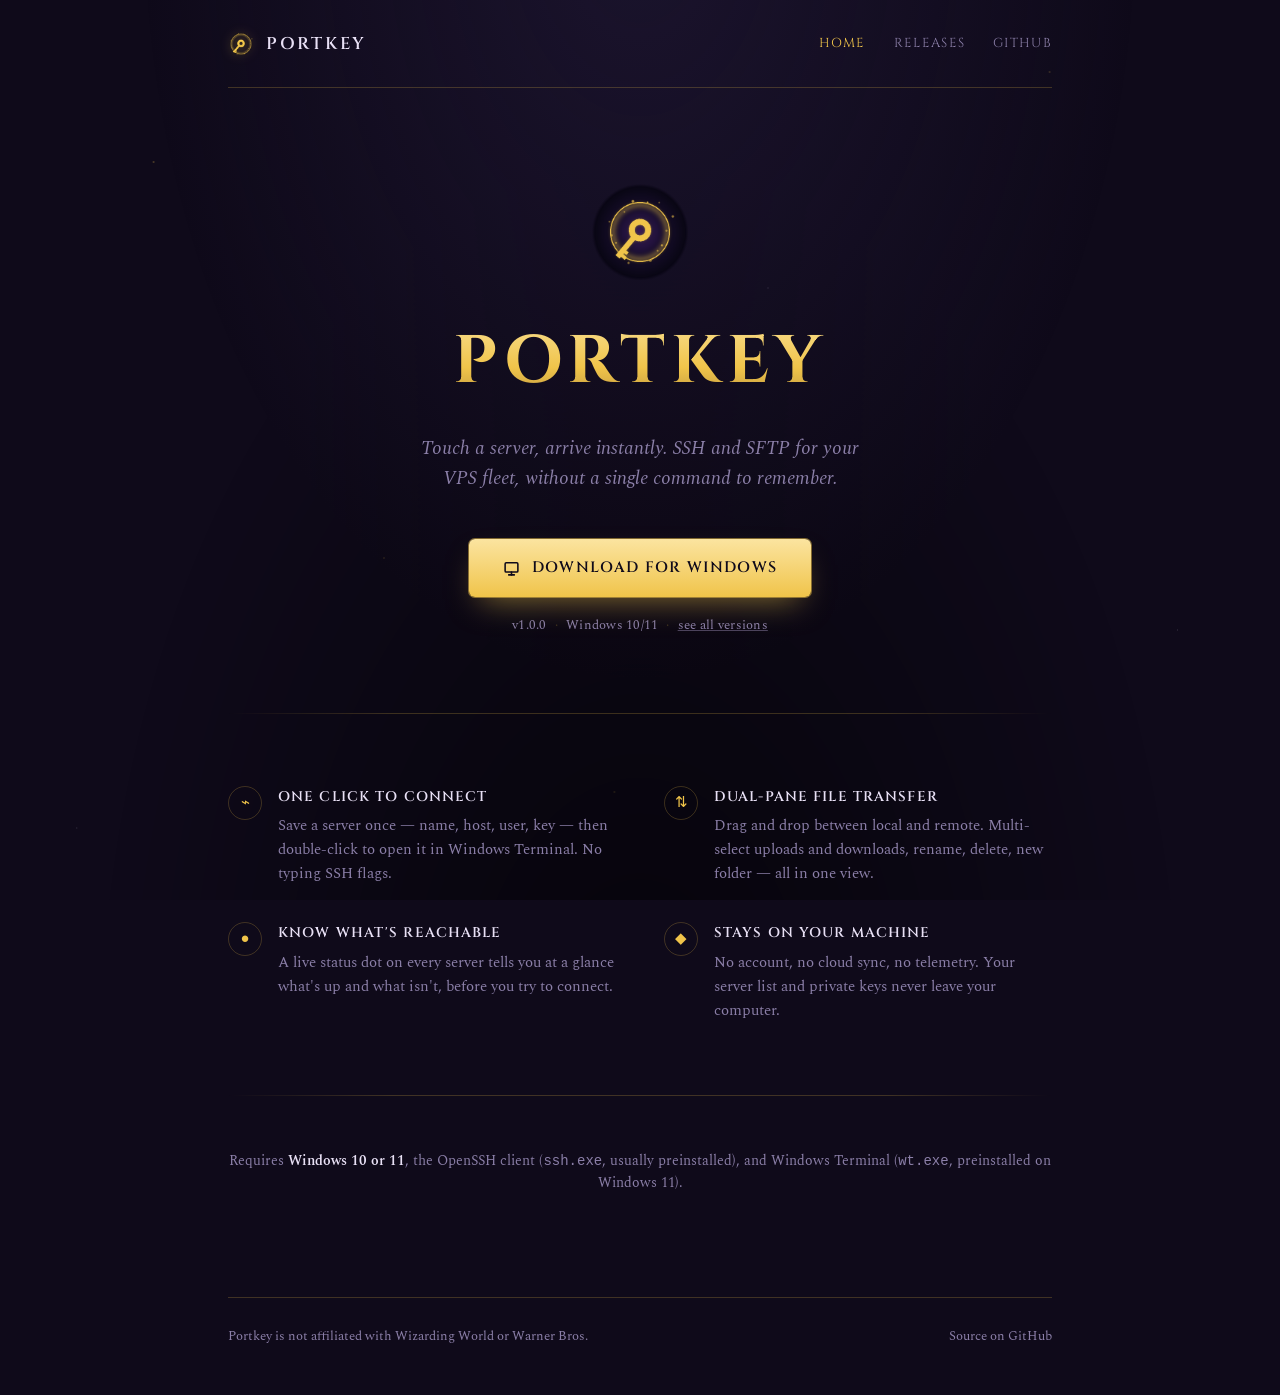
==== docs/index.html @ 5dbdff90 "Add website: home page + all-versions releases page Minimal static site under docs/ for GitHub Pages" ====
<!doctype html>
<html lang="en">
<head>
<meta charset="utf-8">
<meta name="viewport" content="width=device-width, initial-scale=1">
<title>Portkey — instant SSH &amp; SFTP for Windows</title>
<meta name="description" content="Portkey is a small Windows app that opens an SSH session or SFTP transfer to your saved servers with one click. No commands to remember.">
<link rel="icon" href="assets/icon.ico">
<link rel="stylesheet" href="assets/style.css">
</head>
<body>
<div class="wrap">

  <nav class="nav">
    <a class="nav__brand" href="index.html">
      <img src="assets/logo_header.png" alt="">
      <span class="nav__wordmark">Portkey</span>
    </a>
    <div class="nav__links">
      <a href="index.html" aria-current="page">Home</a>
      <a href="releases.html">Releases</a>
      <a href="https://github.com/GhostGeorge/portkey">GitHub</a>
    </div>
  </nav>

  <header class="hero">
    <div class="hero__glyph">
      <img src="assets/icon.ico" alt="">
    </div>
    <h1>Portkey</h1>
    <p class="hero__tagline">Touch a server, arrive instantly. SSH and SFTP for your VPS fleet, without a single command to remember.</p>

    <a class="btn-download" href="https://github.com/GhostGeorge/portkey/releases/download/v1.0.0/Portkey.zip" download>
      <svg viewBox="0 0 24 24" fill="none" stroke="currentColor" stroke-width="2.2" stroke-linecap="round" stroke-linejoin="round">
        <rect x="3" y="4" width="18" height="13" rx="1.5"></rect>
        <path d="M8 21h8"></path>
        <path d="M12 17v4"></path>
      </svg>
      Download for Windows
    </a>

    <p class="hero__meta">
      v1.0.0<span class="sep">·</span>Windows 10/11<span class="sep">·</span><a href="releases.html">see all versions</a>
    </p>
  </header>

  <hr class="rule">

  <section class="features">
    <div class="feature">
      <div class="feature__glyph">⌁</div>
      <div>
        <h3>One click to connect</h3>
        <p>Save a server once — name, host, user, key — then double-click to open it in Windows Terminal. No typing SSH flags.</p>
      </div>
    </div>
    <div class="feature">
      <div class="feature__glyph">⇅</div>
      <div>
        <h3>Dual-pane file transfer</h3>
        <p>Drag and drop between local and remote. Multi-select uploads and downloads, rename, delete, new folder — all in one view.</p>
      </div>
    </div>
    <div class="feature">
      <div class="feature__glyph">●</div>
      <div>
        <h3>Know what's reachable</h3>
        <p>A live status dot on every server tells you at a glance what's up and what isn't, before you try to connect.</p>
      </div>
    </div>
    <div class="feature">
      <div class="feature__glyph">◆</div>
      <div>
        <h3>Stays on your machine</h3>
        <p>No account, no cloud sync, no telemetry. Your server list and private keys never leave your computer.</p>
      </div>
    </div>
  </section>

  <hr class="rule">

  <p class="requirements">
    Requires <strong>Windows 10 or 11</strong>, the OpenSSH client (<code>ssh.exe</code>, usually preinstalled), and Windows Terminal (<code>wt.exe</code>, preinstalled on Windows 11).
  </p>

  <footer class="footer">
    <span>Portkey is not affiliated with Wizarding World or Warner Bros.</span>
    <a href="https://github.com/GhostGeorge/portkey">Source on GitHub</a>
  </footer>

</div>
</body>
</html>
---- docs/assets/style.css ----
/* Portkey site — shared styles. Palette lifted verbatim from portkey.pyw's
   BG_DARK / BG_PANEL / GOLD constants so the site reads as the same object
   as the app. */

@import url('https://fonts.googleapis.com/css2?family=Cinzel:wght@500;600;700&family=Spectral:ital,wght@0,400;0,500;0,600;1,400&display=swap');

:root {
  --bg-dark: #0f0a1a;
  --bg-panel: #1c1430;
  --bg-panel-light: #251c3d;
  --gold: #f0c44a;
  --gold-dim: #a9843a;
  --text-light: #e8e0f5;
  --text-muted: #8b7fa8;

  --font-display: 'Cinzel', 'Times New Roman', serif;
  --font-body: 'Spectral', Georgia, serif;

  --rule: rgba(240, 196, 74, 0.22);
  --max-width: 880px;
}

* {
  box-sizing: border-box;
}

html {
  color-scheme: dark;
}

body {
  margin: 0;
  background: var(--bg-dark);
  color: var(--text-light);
  font-family: var(--font-body);
  font-size: 17px;
  line-height: 1.6;
  -webkit-font-smoothing: antialiased;
  position: relative;
  min-height: 100vh;
}

/* Faint dust of light across the whole page — depth without a texture file */
body::before {
  content: '';
  position: fixed;
  inset: 0;
  pointer-events: none;
  z-index: 0;
  background-image:
    radial-gradient(1.5px 1.5px at 12% 18%, rgba(240, 196, 74, 0.35), transparent),
    radial-gradient(1.5px 1.5px at 82% 8%, rgba(240, 196, 74, 0.25), transparent),
    radial-gradient(1px 1px at 60% 32%, rgba(232, 224, 245, 0.25), transparent),
    radial-gradient(1.5px 1.5px at 30% 62%, rgba(240, 196, 74, 0.2), transparent),
    radial-gradient(1px 1px at 92% 70%, rgba(232, 224, 245, 0.2), transparent),
    radial-gradient(1.5px 1.5px at 48% 88%, rgba(240, 196, 74, 0.25), transparent),
    radial-gradient(1px 1px at 6% 92%, rgba(232, 224, 245, 0.18), transparent);
  background-repeat: no-repeat;
}

/* Deep vignette so edges recede into the dark */
body::after {
  content: '';
  position: fixed;
  inset: 0;
  pointer-events: none;
  z-index: 0;
  background: radial-gradient(ellipse at 50% -10%, rgba(37, 28, 61, 0.55), transparent 55%),
              radial-gradient(ellipse at 50% 120%, rgba(0, 0, 0, 0.6), transparent 60%);
}

a {
  color: var(--gold);
  text-decoration: none;
}

a:hover {
  text-decoration: underline;
  text-decoration-color: var(--gold-dim);
}

img {
  max-width: 100%;
  display: block;
}

/* ---------- layout shell ---------- */

.wrap {
  position: relative;
  z-index: 1;
  max-width: var(--max-width);
  margin: 0 auto;
  padding: 0 28px;
}

/* ---------- nav ---------- */

.nav {
  display: flex;
  align-items: center;
  justify-content: space-between;
  padding: 30px 0;
  border-bottom: 1px solid var(--rule);
}

.nav__brand {
  display: flex;
  align-items: center;
  gap: 12px;
  color: var(--text-light);
}

.nav__brand:hover {
  text-decoration: none;
}

.nav__brand img {
  width: 26px;
  height: 26px;
  filter: drop-shadow(0 0 6px rgba(240, 196, 74, 0.45));
}

.nav__wordmark {
  font-family: var(--font-display);
  font-weight: 600;
  font-size: 17px;
  letter-spacing: 0.16em;
  text-transform: uppercase;
}

.nav__links {
  display: flex;
  align-items: center;
  gap: 28px;
  font-family: var(--font-display);
  font-size: 13px;
  letter-spacing: 0.1em;
  text-transform: uppercase;
}

.nav__links a {
  color: var(--text-muted);
}

.nav__links a:hover,
.nav__links a[aria-current='page'] {
  color: var(--gold);
}

/* ---------- hero ---------- */

.hero {
  padding: 96px 0 64px;
  text-align: center;
  position: relative;
}

.hero__glyph {
  width: 96px;
  height: 96px;
  margin: 0 auto 28px;
  position: relative;
}

.hero__glyph img {
  width: 100%;
  height: 100%;
  animation: glow-pulse 4s ease-in-out infinite;
}

@keyframes glow-pulse {
  0%, 100% { filter: drop-shadow(0 0 14px rgba(240, 196, 74, 0.35)); }
  50%      { filter: drop-shadow(0 0 26px rgba(240, 196, 74, 0.6)); }
}

.hero h1 {
  font-family: var(--font-display);
  font-weight: 700;
  font-size: clamp(2.6rem, 6vw, 4.2rem);
  letter-spacing: 0.08em;
  text-transform: uppercase;
  margin: 0 0 18px;
  background: linear-gradient(180deg, #fbe4a0 0%, var(--gold) 55%, var(--gold-dim) 100%);
  -webkit-background-clip: text;
  background-clip: text;
  color: transparent;
}

.hero__tagline {
  font-style: italic;
  font-size: 1.2rem;
  color: var(--text-muted);
  max-width: 46ch;
  margin: 0 auto 44px;
}

/* ---------- download button ---------- */

.btn-download {
  position: relative;
  display: inline-flex;
  align-items: center;
  gap: 12px;
  font-family: var(--font-display);
  font-weight: 600;
  font-size: 15px;
  letter-spacing: 0.08em;
  text-transform: uppercase;
  color: var(--bg-dark);
  background: linear-gradient(180deg, #fbe4a0 0%, var(--gold) 100%);
  padding: 17px 34px;
  border-radius: 6px;
  box-shadow: 0 0 0 1px rgba(240, 196, 74, 0.5), 0 14px 32px -12px rgba(240, 196, 74, 0.55);
  overflow: hidden;
  transition: transform 0.2s ease, box-shadow 0.2s ease;
}

.btn-download:hover {
  text-decoration: none;
  transform: translateY(-2px);
  box-shadow: 0 0 0 1px rgba(240, 196, 74, 0.7), 0 18px 40px -10px rgba(240, 196, 74, 0.75);
}

.btn-download::after {
  content: '';
  position: absolute;
  top: 0;
  left: -60%;
  width: 40%;
  height: 100%;
  background: linear-gradient(120deg, transparent, rgba(255, 255, 255, 0.55), transparent);
  transform: skewX(-20deg);
  transition: left 0.6s ease;
}

.btn-download:hover::after {
  left: 130%;
}

.btn-download svg {
  width: 17px;
  height: 17px;
  flex-shrink: 0;
}

.hero__meta {
  margin-top: 18px;
  font-size: 13px;
  color: var(--text-muted);
  letter-spacing: 0.02em;
}

.hero__meta a {
  color: var(--text-muted);
  text-decoration: underline;
  text-decoration-color: rgba(139, 127, 168, 0.5);
}

.hero__meta a:hover {
  color: var(--gold);
  text-decoration-color: var(--gold-dim);
}

.hero__meta .sep {
  margin: 0 8px;
  color: var(--rule);
}

/* ---------- section rule ---------- */

.rule {
  border: none;
  height: 1px;
  margin: 0;
  background: linear-gradient(90deg, transparent, var(--rule) 20%, var(--rule) 80%, transparent);
}

/* ---------- features ---------- */

.features {
  padding: 72px 0;
  display: grid;
  grid-template-columns: repeat(2, 1fr);
  gap: 36px 48px;
}

.feature {
  display: flex;
  gap: 16px;
}

.feature__glyph {
  flex-shrink: 0;
  width: 34px;
  height: 34px;
  border: 1px solid var(--rule);
  border-radius: 50%;
  display: flex;
  align-items: center;
  justify-content: center;
  color: var(--gold);
  font-family: var(--font-display);
  font-size: 15px;
}

.feature h3 {
  font-family: var(--font-display);
  font-weight: 600;
  font-size: 14px;
  letter-spacing: 0.08em;
  text-transform: uppercase;
  color: var(--text-light);
  margin: 0 0 6px;
}

.feature p {
  margin: 0;
  color: var(--text-muted);
  font-size: 15px;
}

/* ---------- requirements strip ---------- */

.requirements {
  padding: 40px 0 88px;
  text-align: center;
  color: var(--text-muted);
  font-size: 14px;
}

.requirements strong {
  color: var(--text-light);
  font-weight: 600;
}

/* ---------- footer ---------- */

.footer {
  border-top: 1px solid var(--rule);
  padding: 28px 0 48px;
  display: flex;
  align-items: center;
  justify-content: space-between;
  font-size: 13px;
  color: var(--text-muted);
}

.footer a {
  color: var(--text-muted);
}

.footer a:hover {
  color: var(--gold);
}

/* ---------- releases page ---------- */

.page-head {
  padding: 72px 0 12px;
  text-align: center;
}

.page-head h1 {
  font-family: var(--font-display);
  font-weight: 700;
  font-size: clamp(2rem, 4.5vw, 2.8rem);
  letter-spacing: 0.06em;
  text-transform: uppercase;
  color: var(--gold);
  margin: 0 0 14px;
}

.page-head p {
  color: var(--text-muted);
  max-width: 50ch;
  margin: 0 auto;
}

.release-list {
  padding: 48px 0 96px;
  display: flex;
  flex-direction: column;
  gap: 22px;
}

.release {
  border: 1px solid var(--rule);
  background: linear-gradient(180deg, var(--bg-panel), var(--bg-panel-light));
  border-radius: 10px;
  padding: 26px 30px;
  display: flex;
  align-items: center;
  justify-content: space-between;
  gap: 24px;
}

.release--latest {
  border-color: rgba(240, 196, 74, 0.55);
  box-shadow: 0 0 0 1px rgba(240, 196, 74, 0.15), 0 20px 40px -24px rgba(240, 196, 74, 0.5);
}

.release__info h2 {
  font-family: var(--font-body);
  font-weight: 600;
  font-size: 1.25rem;
  letter-spacing: 0.01em;
  margin: 0 0 4px;
  color: var(--text-light);
  display: flex;
  align-items: center;
  gap: 10px;
}

.release__info h2 .tag {
  font-family: var(--font-body);
  font-size: 11px;
  font-weight: 600;
  letter-spacing: 0.08em;
  text-transform: uppercase;
  color: var(--bg-dark);
  background: var(--gold);
  padding: 3px 9px;
  border-radius: 999px;
}

.release__date {
  font-size: 13px;
  color: var(--text-muted);
  margin: 0 0 10px;
}

.release__notes {
  margin: 0;
  color: var(--text-muted);
  font-size: 14.5px;
  max-width: 52ch;
}

.release__action {
  flex-shrink: 0;
  text-align: right;
}

.btn-secondary {
  display: inline-flex;
  align-items: center;
  gap: 8px;
  font-family: var(--font-display);
  font-weight: 600;
  font-size: 13px;
  letter-spacing: 0.06em;
  text-transform: uppercase;
  color: var(--gold);
  border: 1px solid var(--gold-dim);
  padding: 11px 20px;
  border-radius: 6px;
  transition: border-color 0.2s ease, background 0.2s ease;
}

.btn-secondary:hover {
  text-decoration: none;
  border-color: var(--gold);
  background: rgba(240, 196, 74, 0.08);
}

.btn-secondary svg {
  width: 14px;
  height: 14px;
}

.release__size {
  display: block;
  margin-top: 8px;
  font-size: 12px;
  color: var(--text-muted);
}

/* ---------- responsive ---------- */

@media (max-width: 640px) {
  .wrap {
    padding: 0 20px;
  }

  .nav {
    flex-wrap: wrap;
    row-gap: 14px;
    padding: 22px 0;
  }

  .nav__links {
    gap: 16px;
    font-size: 12px;
  }

  .hero {
    padding: 64px 0 48px;
  }

  .features {
    grid-template-columns: 1fr;
    padding: 56px 0;
  }

  .release {
    flex-direction: column;
    align-items: flex-start;
    text-align: left;
  }

  .release__action {
    text-align: left;
    width: 100%;
  }

  .release__action .btn-secondary {
    width: 100%;
    justify-content: center;
  }

  .footer {
    flex-direction: column;
    gap: 10px;
    text-align: center;
  }
}
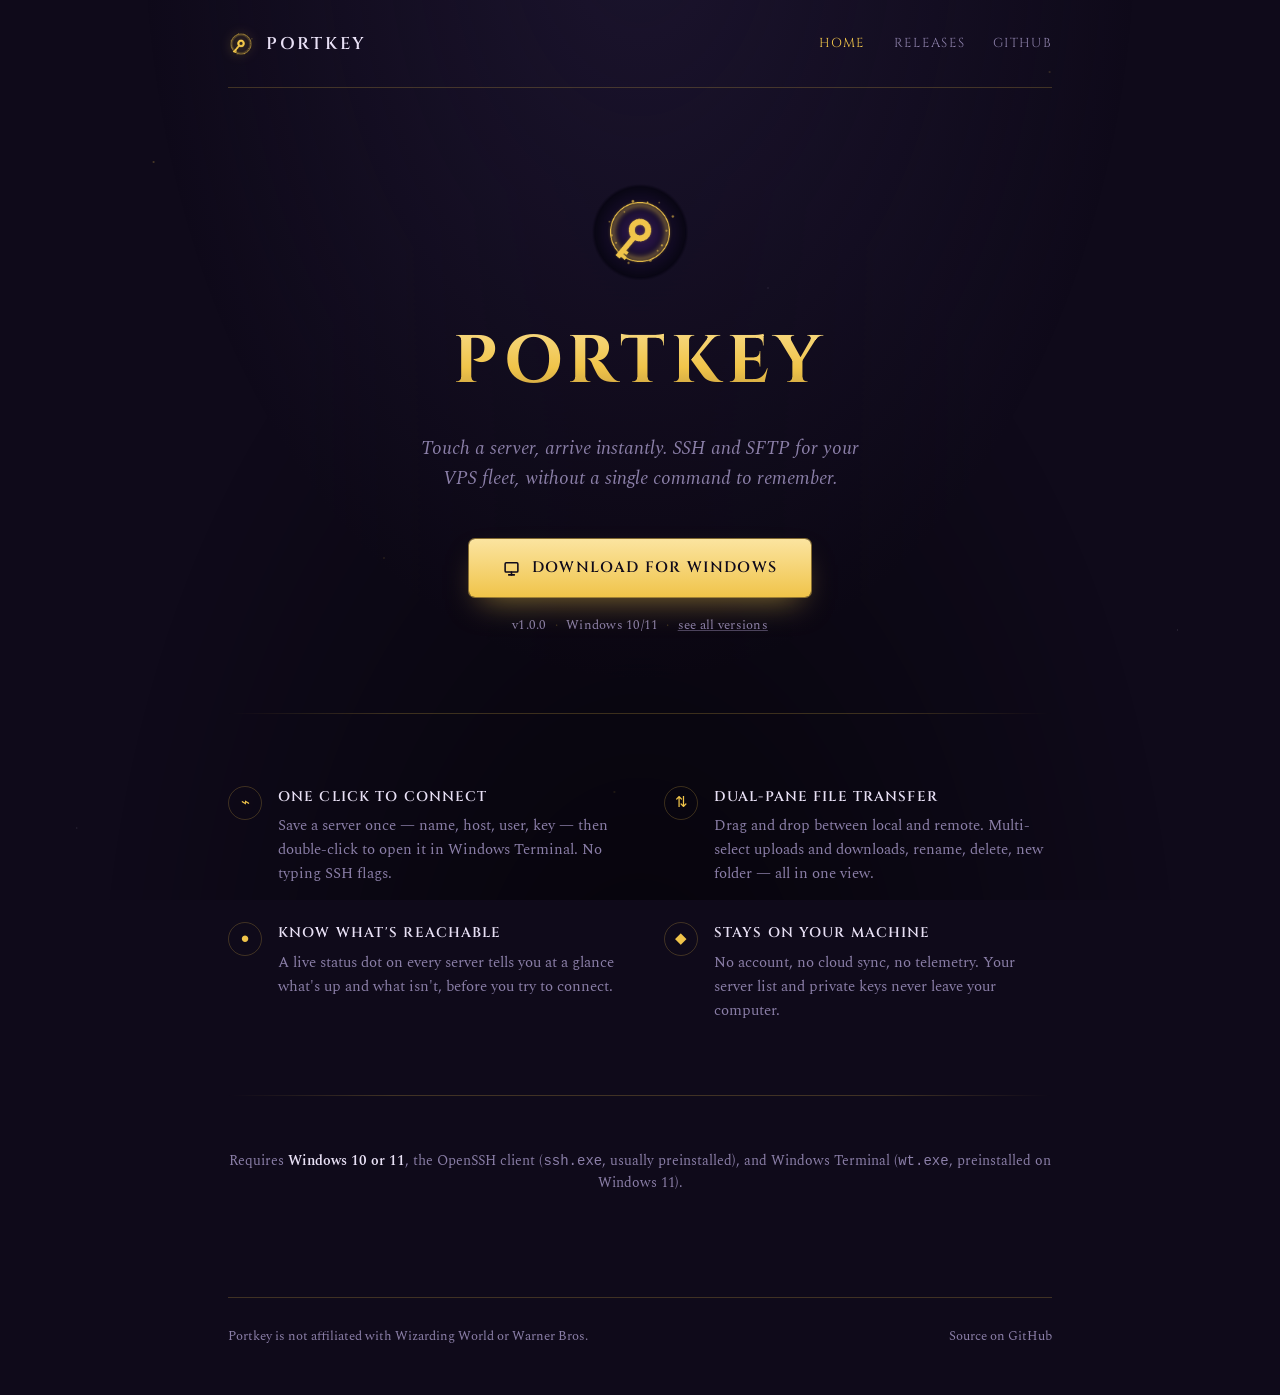
==== commit 346a7acc: "Fix download links to match the actual v1.0.0 asset filename The release was published with the asse" ====
--- a/docs/index.html
+++ b/docs/index.html
@@ -30,7 +30,7 @@
     <h1>Portkey</h1>
     <p class="hero__tagline">Touch a server, arrive instantly. SSH and SFTP for your VPS fleet, without a single command to remember.</p>
 
-    <a class="btn-download" href="https://github.com/GhostGeorge/portkey/releases/download/v1.0.0/Portkey.zip" download>
+    <a class="btn-download" href="https://github.com/GhostGeorge/portkey/releases/download/v1.0.0/Portkey_1.0.0.zip" download>
       <svg viewBox="0 0 24 24" fill="none" stroke="currentColor" stroke-width="2.2" stroke-linecap="round" stroke-linejoin="round">
         <rect x="3" y="4" width="18" height="13" rx="1.5"></rect>
         <path d="M8 21h8"></path>
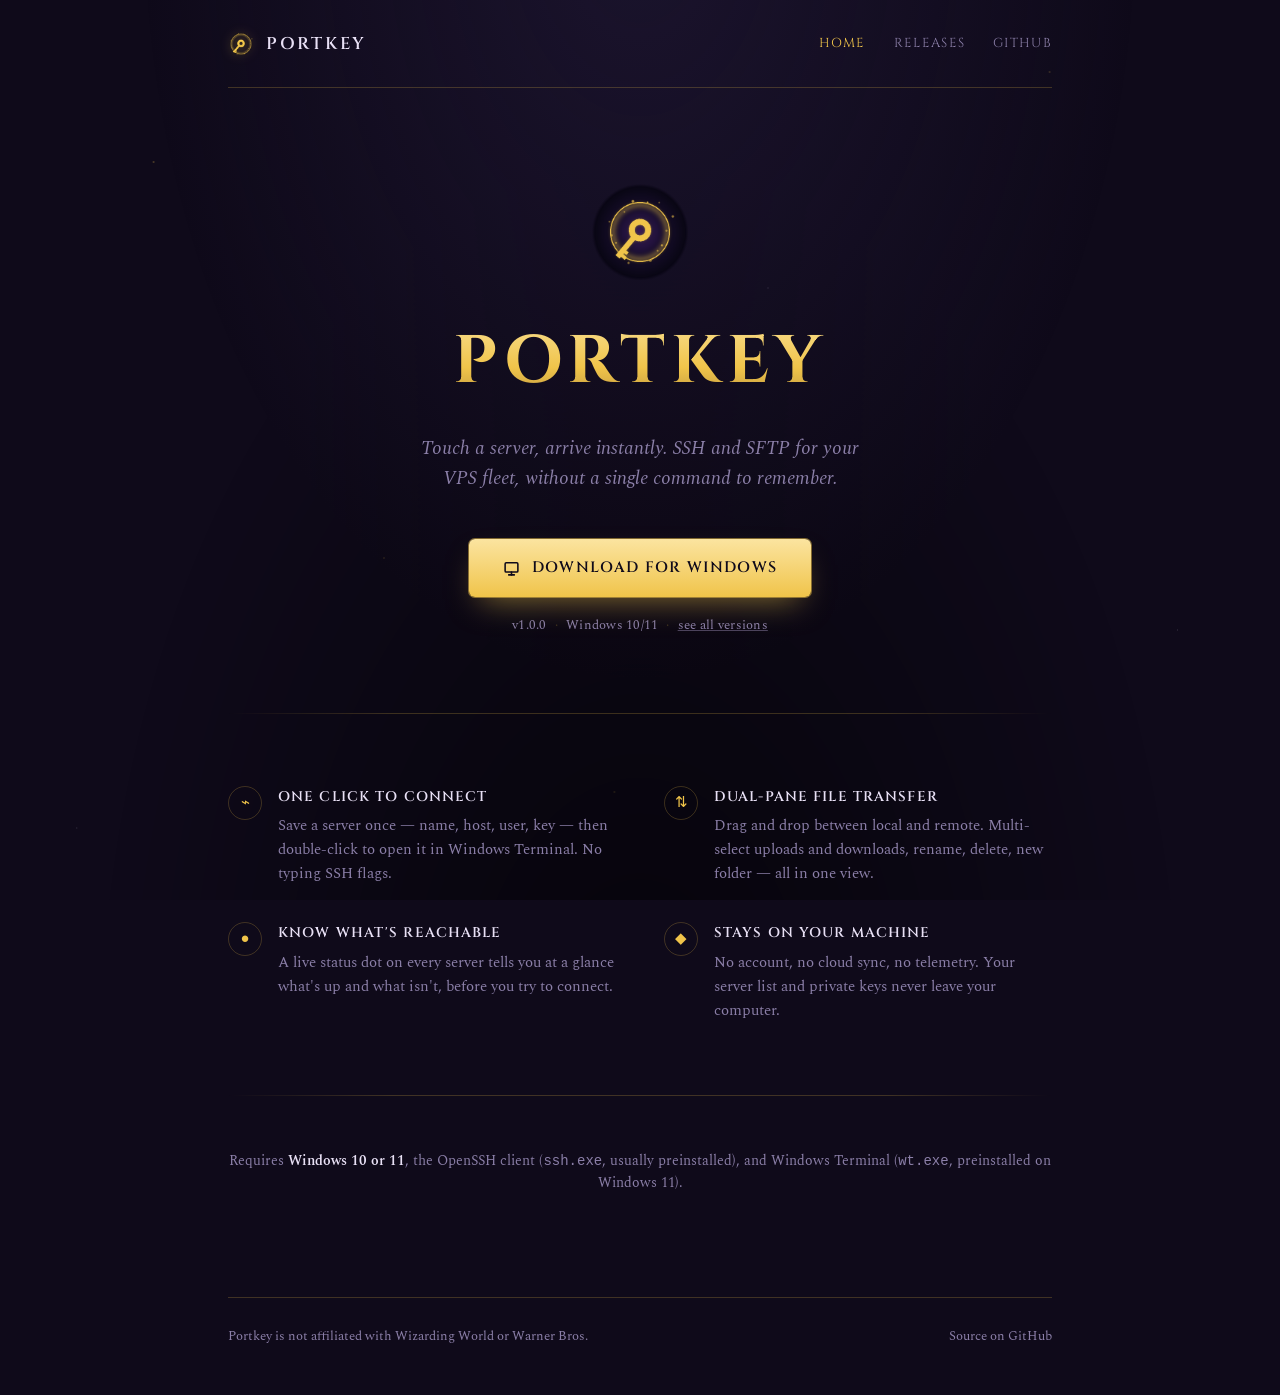
==== commit 4340986c: "Point download links back at Portkey.zip Release asset was renamed back to the plain Portkey.zip fil" ====
--- a/docs/index.html
+++ b/docs/index.html
@@ -30,7 +30,7 @@
     <h1>Portkey</h1>
     <p class="hero__tagline">Touch a server, arrive instantly. SSH and SFTP for your VPS fleet, without a single command to remember.</p>
 
-    <a class="btn-download" href="https://github.com/GhostGeorge/portkey/releases/download/v1.0.0/Portkey_1.0.0.zip" download>
+    <a class="btn-download" href="https://github.com/GhostGeorge/portkey/releases/download/v1.0.0/Portkey.zip" download>
       <svg viewBox="0 0 24 24" fill="none" stroke="currentColor" stroke-width="2.2" stroke-linecap="round" stroke-linejoin="round">
         <rect x="3" y="4" width="18" height="13" rx="1.5"></rect>
         <path d="M8 21h8"></path>
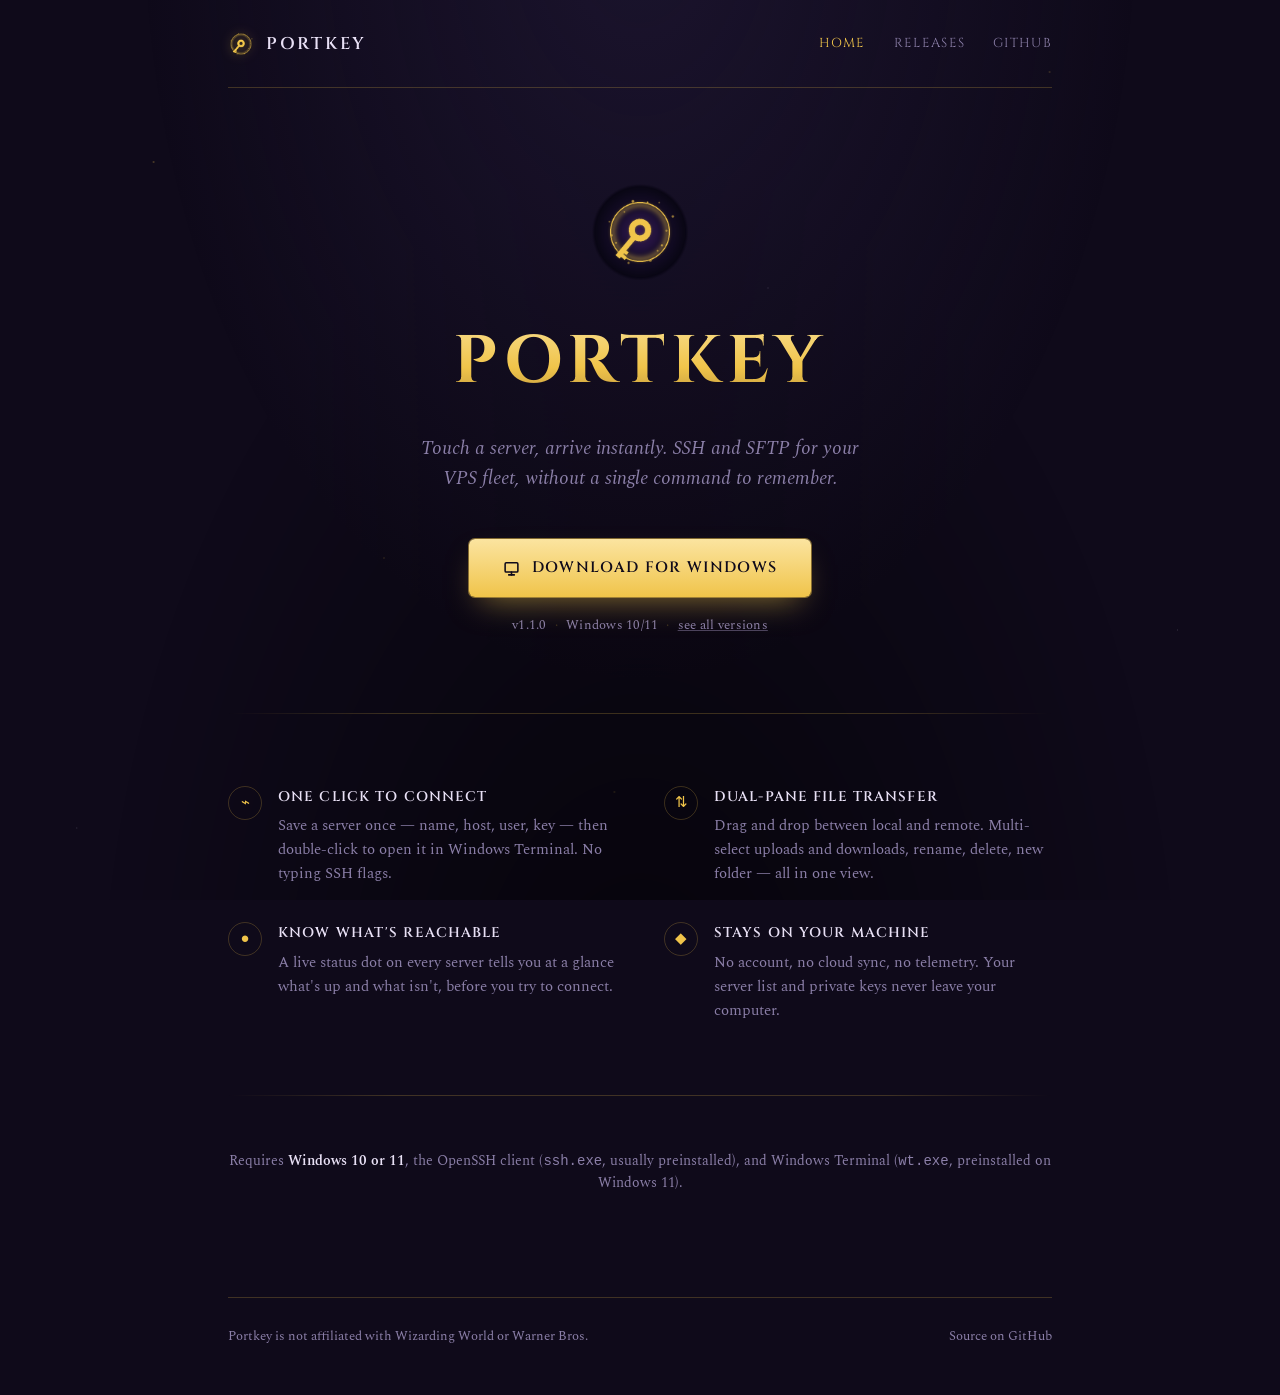
==== commit b8e556a4: "List v1.1.0 on the website Home page CTA and releases page now point at v1.1.0 as latest, with v1.0." ====
--- a/docs/index.html
+++ b/docs/index.html
@@ -30,7 +30,7 @@
     <h1>Portkey</h1>
     <p class="hero__tagline">Touch a server, arrive instantly. SSH and SFTP for your VPS fleet, without a single command to remember.</p>
 
-    <a class="btn-download" href="https://github.com/GhostGeorge/portkey/releases/download/v1.0.0/Portkey.zip" download>
+    <a class="btn-download" href="https://github.com/GhostGeorge/portkey/releases/download/v1.1.0/Portkey.zip" download>
       <svg viewBox="0 0 24 24" fill="none" stroke="currentColor" stroke-width="2.2" stroke-linecap="round" stroke-linejoin="round">
         <rect x="3" y="4" width="18" height="13" rx="1.5"></rect>
         <path d="M8 21h8"></path>
@@ -40,7 +40,7 @@
     </a>
 
     <p class="hero__meta">
-      v1.0.0<span class="sep">·</span>Windows 10/11<span class="sep">·</span><a href="releases.html">see all versions</a>
+      v1.1.0<span class="sep">·</span>Windows 10/11<span class="sep">·</span><a href="releases.html">see all versions</a>
     </p>
   </header>
 
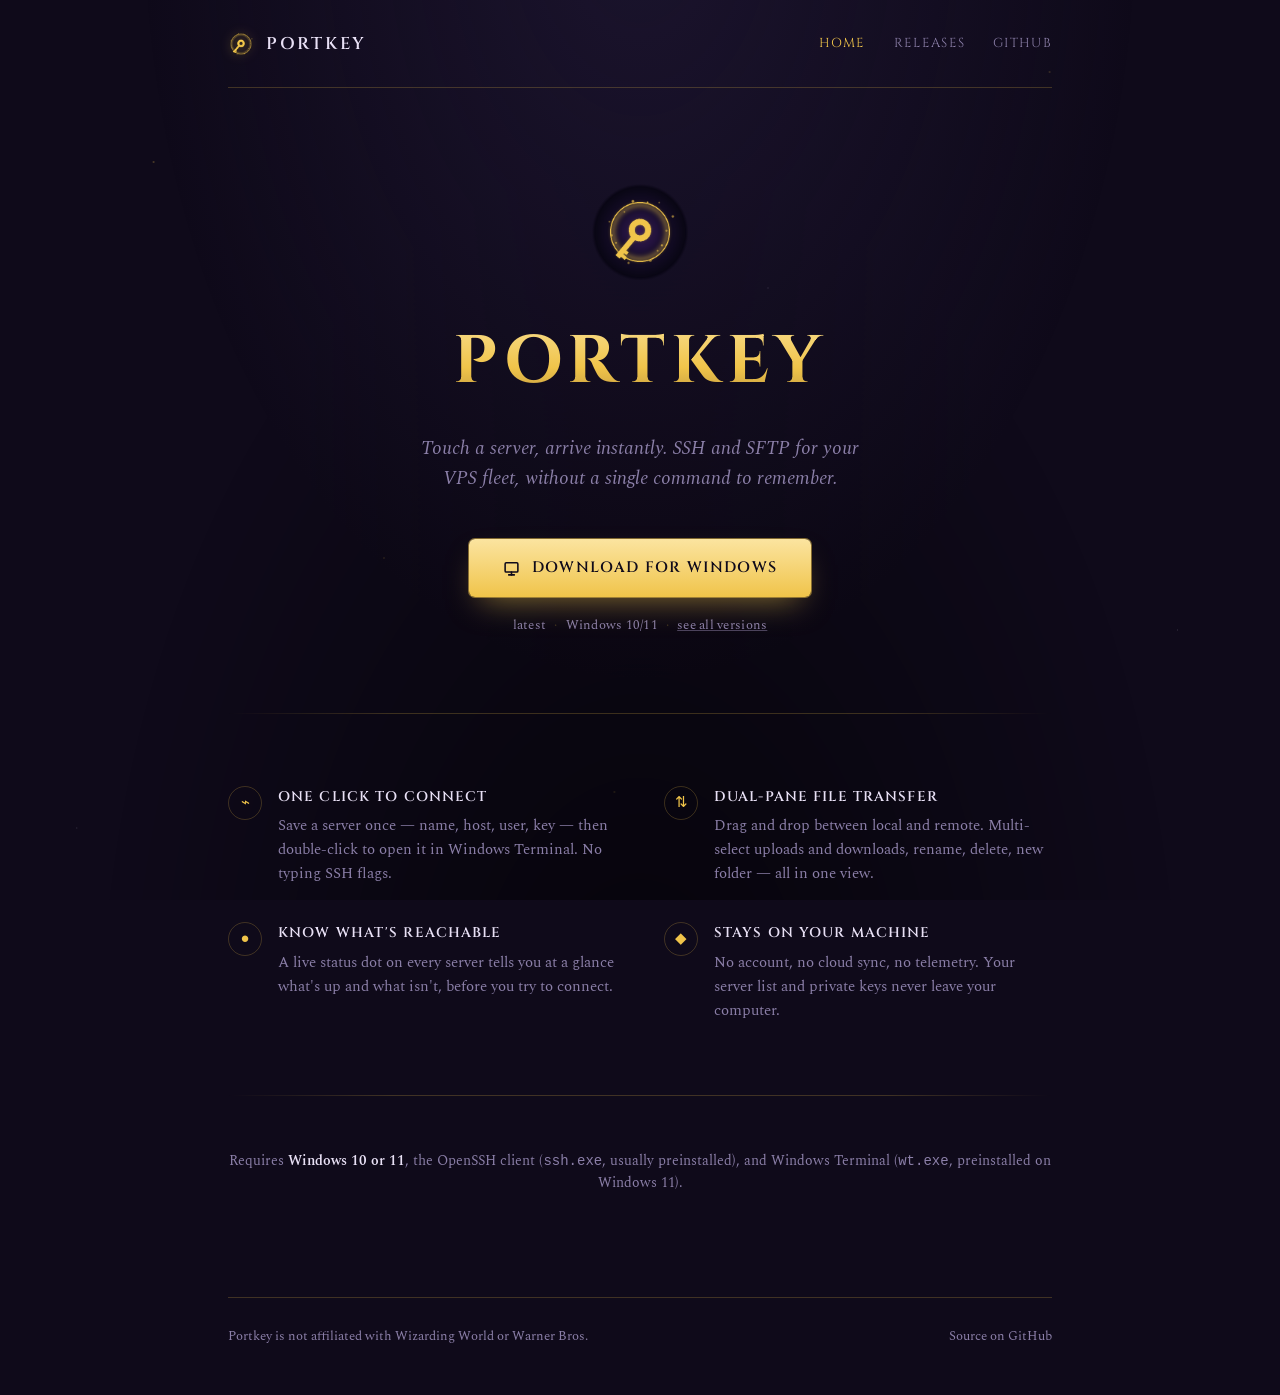
==== commit 79b1f737: "Make the releases page and download link fetch live from GitHub Both pages now pull release data cli" ====
--- a/docs/index.html
+++ b/docs/index.html
@@ -7,6 +7,7 @@
 <meta name="description" content="Portkey is a small Windows app that opens an SSH session or SFTP transfer to your saved servers with one click. No commands to remember.">
 <link rel="icon" href="assets/icon.ico">
 <link rel="stylesheet" href="assets/style.css">
+<script src="assets/releases.js" defer></script>
 </head>
 <body>
 <div class="wrap">
@@ -30,7 +31,7 @@
     <h1>Portkey</h1>
     <p class="hero__tagline">Touch a server, arrive instantly. SSH and SFTP for your VPS fleet, without a single command to remember.</p>
 
-    <a class="btn-download" href="https://github.com/GhostGeorge/portkey/releases/download/v1.1.0/Portkey.zip" download>
+    <a class="btn-download" id="hero-download" href="releases.html" download>
       <svg viewBox="0 0 24 24" fill="none" stroke="currentColor" stroke-width="2.2" stroke-linecap="round" stroke-linejoin="round">
         <rect x="3" y="4" width="18" height="13" rx="1.5"></rect>
         <path d="M8 21h8"></path>
@@ -40,7 +41,7 @@
     </a>
 
     <p class="hero__meta">
-      v1.1.0<span class="sep">·</span>Windows 10/11<span class="sep">·</span><a href="releases.html">see all versions</a>
+      <span id="hero-version">latest</span><span class="sep">·</span>Windows 10/11<span class="sep">·</span><a href="releases.html">see all versions</a>
     </p>
   </header>
 
--- a/docs/assets/style.css
+++ b/docs/assets/style.css
@@ -384,6 +384,16 @@
   gap: 22px;
 }
 
+.release-status {
+  text-align: center;
+  color: var(--text-muted);
+  padding: 24px 0;
+}
+
+.release-status a {
+  color: var(--gold);
+}
+
 .release {
   border: 1px solid var(--rule);
   background: linear-gradient(180deg, var(--bg-panel), var(--bg-panel-light));
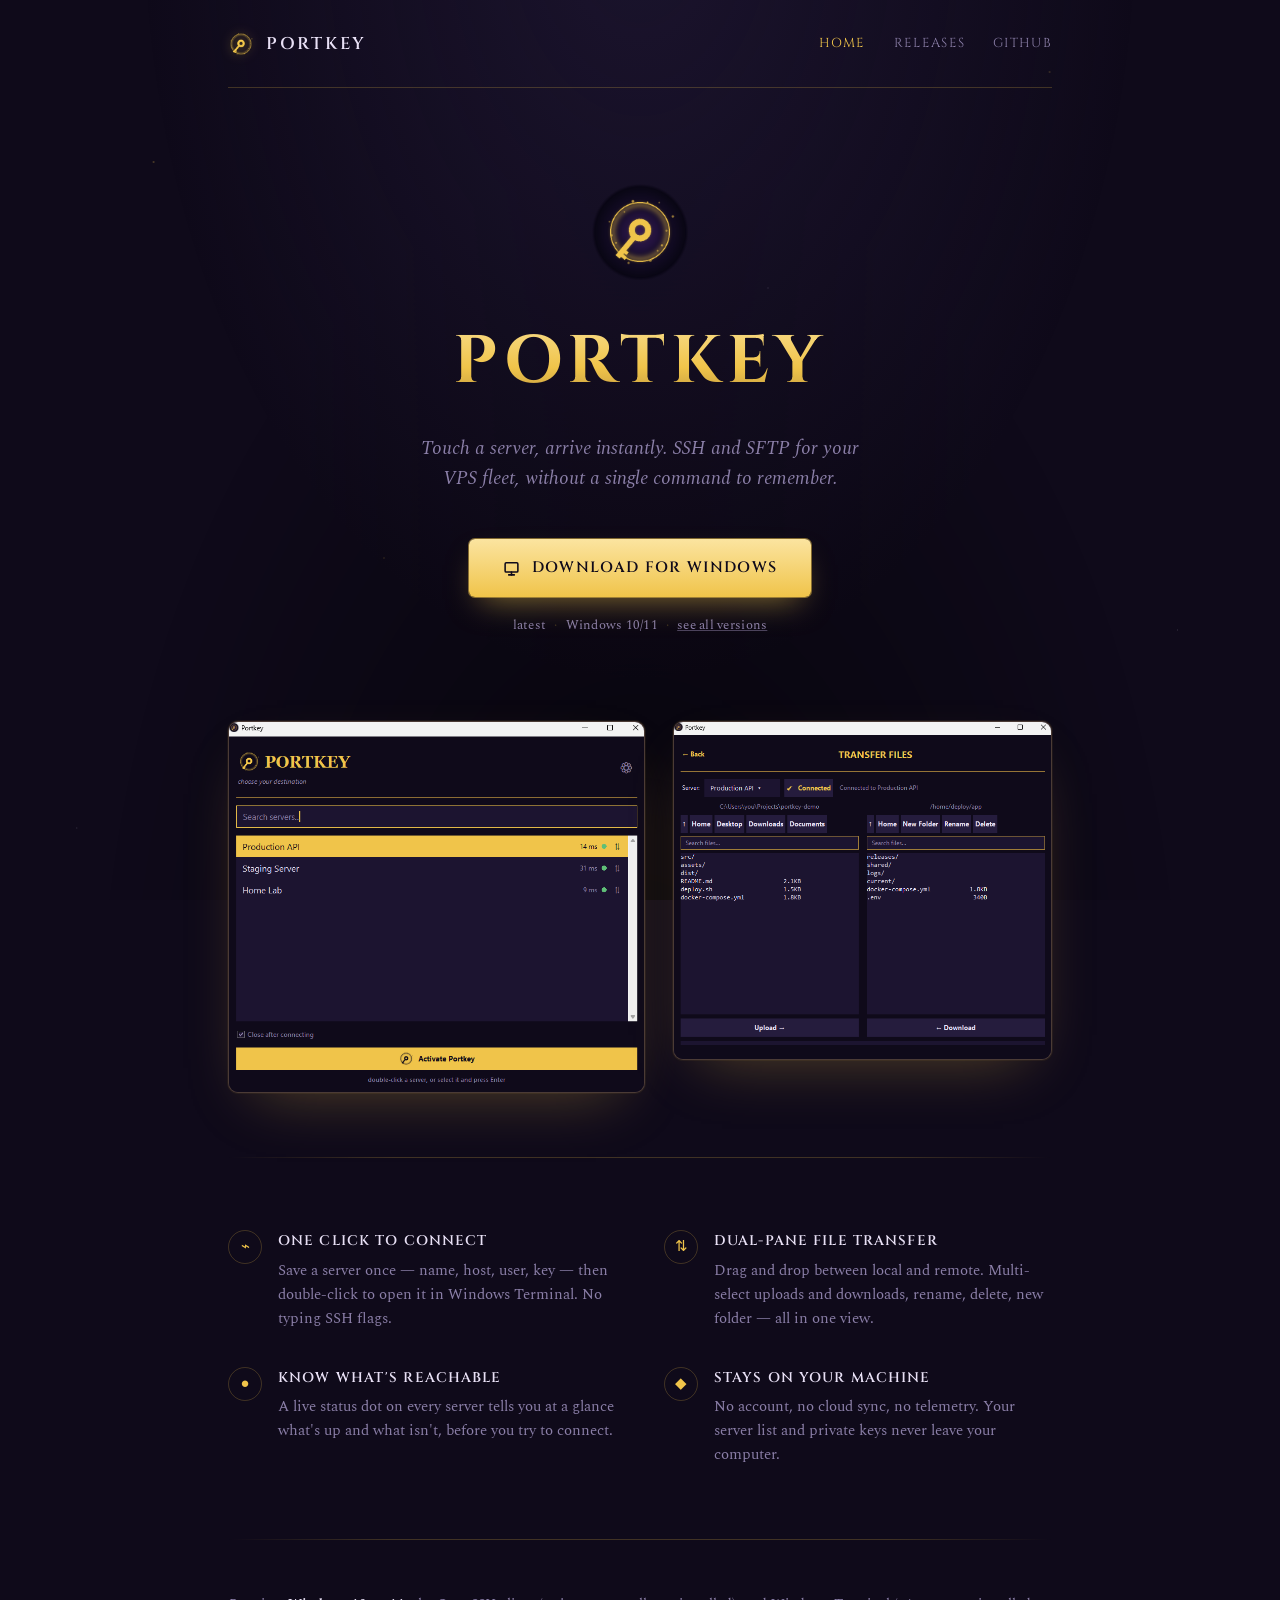
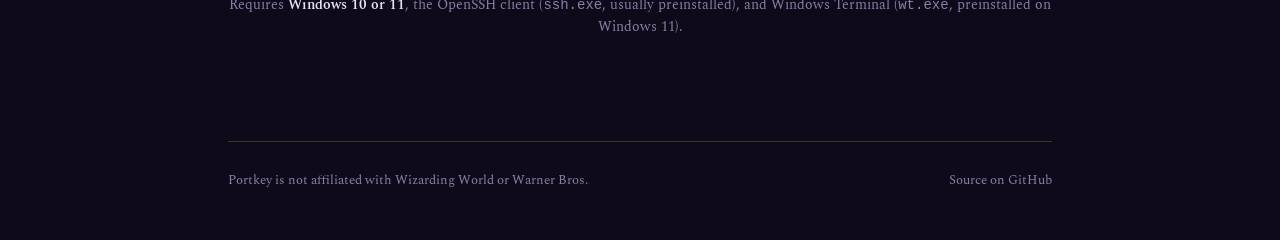
==== commit 1a8b7d2d: "Add app screenshots to the homepage Two framed screenshots (server picker, dual-pane file transfer) " ====
--- a/docs/index.html
+++ b/docs/index.html
@@ -44,6 +44,15 @@
       <span id="hero-version">latest</span><span class="sep">·</span>Windows 10/11<span class="sep">·</span><a href="releases.html">see all versions</a>
     </p>
   </header>
+
+  <section class="screens">
+    <figure class="screen">
+      <img src="assets/screenshot-picker.png" alt="Portkey's server picker, showing a list of saved servers with live reachability and latency">
+    </figure>
+    <figure class="screen">
+      <img src="assets/screenshot-transfer.png" alt="Portkey's dual-pane SFTP file transfer view, local files on the left and remote files on the right">
+    </figure>
+  </section>
 
   <hr class="rule">
 
--- a/docs/assets/style.css
+++ b/docs/assets/style.css
@@ -320,6 +320,30 @@
   font-size: 15px;
 }
 
+/* ---------- screenshots ---------- */
+
+.screens {
+  padding: 8px 0 64px;
+  display: grid;
+  grid-template-columns: 1.1fr 1fr;
+  gap: 28px;
+  align-items: start;
+}
+
+.screen {
+  margin: 0;
+  border-radius: 10px;
+  overflow: hidden;
+  border: 1px solid var(--rule);
+  background: var(--bg-panel);
+  box-shadow: 0 24px 60px -28px rgba(240, 196, 74, 0.35), 0 0 0 1px rgba(240, 196, 74, 0.06);
+}
+
+.screen img {
+  display: block;
+  width: 100%;
+}
+
 /* ---------- requirements strip ---------- */
 
 .requirements {
@@ -508,6 +532,11 @@
     padding: 64px 0 48px;
   }
 
+  .screens {
+    grid-template-columns: 1fr;
+    padding: 8px 0 48px;
+  }
+
   .features {
     grid-template-columns: 1fr;
     padding: 56px 0;
